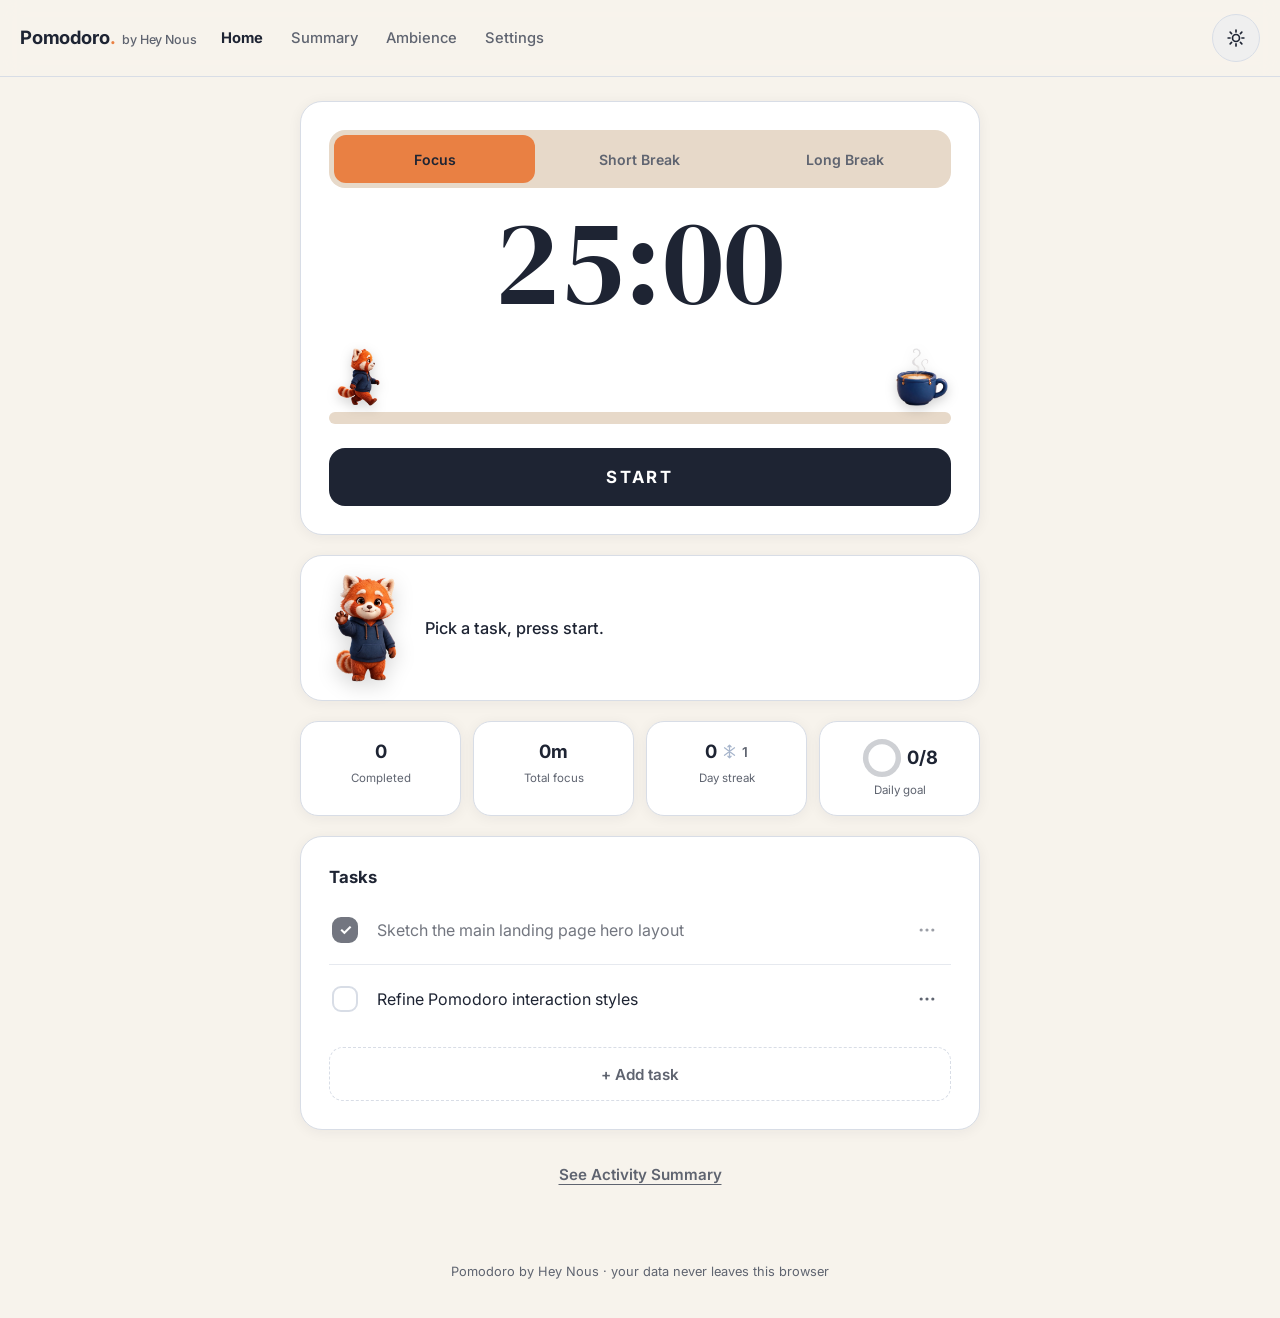
==== index.html @ 5dab203d "Tasks: estimate stepper + delete moved into ⋯ menu (titles no longer truncated)" ====
<!doctype html>
<html lang="en" data-theme="light">
  <head>
    <meta charset="UTF-8" />
    <meta name="viewport" content="width=device-width, initial-scale=1.0" />
    <meta name="robots" content="index, follow" />
    <link rel="canonical" href="https://pomo.nous.my.id/" />
    <meta
      name="description"
      content="Pomodoro by Hey Nous — a calm, browser-based focus timer with task tracking, break cycles, session stats, and generated ambient sound. No account, no tracking, works offline."
    />
    <title>Pomodoro by Hey Nous | focus timer</title>
    <meta property="og:title" content="Pomodoro by Hey Nous | focus timer" />
    <meta
      property="og:description"
      content="A calm, browser-based Pomodoro focus timer with tasks, session stats, and on-device ambient sound. No account or tracking required."
    />
    <meta property="og:url" content="https://pomo.nous.my.id/" />
    <meta property="og:type" content="website" />
    <meta property="og:site_name" content="Hey Nous Pomodoro" />
    <meta property="og:image" content="https://pomo.nous.my.id/assets/og-image.png" />
    <meta property="og:image:width" content="1200" />
    <meta property="og:image:height" content="630" />
    <meta name="twitter:card" content="summary_large_image" />
    <meta name="twitter:image" content="https://pomo.nous.my.id/assets/og-image.png" />
    <meta name="twitter:title" content="Pomodoro by Hey Nous | focus timer" />
    <meta
      name="twitter:description"
      content="A calm, browser-based Pomodoro focus timer with tasks, session stats, and on-device ambient sound. No account or tracking required."
    />
    <link rel="icon" type="image/svg+xml" href="assets/favicon.svg" />
    <link rel="apple-touch-icon" href="assets/favicon.svg" />
    <meta name="theme-color" content="#F7F3EC" media="(prefers-color-scheme: light)" />
    <meta name="theme-color" content="#0D1220" media="(prefers-color-scheme: dark)" />
    <link rel="manifest" href="manifest.json" />
    <link rel="preconnect" href="https://fonts.googleapis.com" />
    <link rel="preconnect" href="https://fonts.gstatic.com" crossorigin />
    <link
      href="https://fonts.googleapis.com/css2?family=DM+Serif+Display&family=Inter:wght@400;500;600;700&display=swap"
      rel="stylesheet"
    />
    <script type="application/ld+json">
    {
      "@context": "https://schema.org",
      "@type": "WebApplication",
      "name": "Pomodoro by Hey Nous",
      "url": "https://pomo.nous.my.id",
      "description": "Browser-based Pomodoro timer for focused work, study sessions, and task tracking with break cycles, session stats, and no account or tracking required.",
      "applicationCategory": "Productivity",
      "operatingSystem": "Web"
    }
    </script>
    <link rel="stylesheet" href="styles.css" />
  </head>
  <body>
    <header class="topbar">
      <div class="wordmark">Pomodoro<span class="dot">.</span><small>by Hey Nous</small></div>
      <nav class="topnav" id="topnav" aria-label="Primary">
        <button id="navHome" type="button">Home</button>
        <button id="navSummary" type="button">Summary</button>
        <button id="ambienceOpen" type="button" aria-haspopup="dialog">
          <span class="live-dot" aria-hidden="true"></span>Ambience
        </button>
        <button id="settingsOpen" type="button" aria-haspopup="dialog">Settings</button>
      </nav>
      <div class="top-actions">
        <button id="themeToggle" class="theme-icon" type="button" aria-label="Toggle dark mode">
          <svg class="icon-sun" viewBox="0 0 24 24" fill="none" stroke="currentColor" stroke-width="2" stroke-linecap="round" aria-hidden="true">
            <circle cx="12" cy="12" r="4.2" />
            <path d="M12 2.5v2.4M12 19.1v2.4M2.5 12h2.4M19.1 12h2.4M5 5l1.7 1.7M17.3 17.3L19 19M19 5l-1.7 1.7M6.7 17.3L5 19" />
          </svg>
          <svg class="icon-moon" viewBox="0 0 24 24" fill="none" stroke="currentColor" stroke-width="2" stroke-linecap="round" stroke-linejoin="round" aria-hidden="true">
            <path d="M20.5 14.5A8.5 8.5 0 0 1 9.5 3.5a8.5 8.5 0 1 0 11 11z" />
          </svg>
        </button>
        <button id="menuToggle" class="menu-btn" type="button" aria-label="Open menu" aria-expanded="false" aria-controls="topnav">
          <svg viewBox="0 0 24 24" fill="none" stroke="currentColor" stroke-width="2" stroke-linecap="round" aria-hidden="true">
            <path d="M4 7h16M4 12h16M4 17h16" />
          </svg>
        </button>
      </div>
    </header>

    <main class="app">
      <div id="timerView">
        <section class="card timer-card" aria-label="Pomodoro timer">
          <div class="seg" role="tablist" aria-label="Timer mode">
            <button class="tab" role="tab" type="button" data-mode="focus" aria-selected="true">Focus</button>
            <button class="tab" role="tab" type="button" data-mode="short" aria-selected="false">Short Break</button>
            <button class="tab" role="tab" type="button" data-mode="long" aria-selected="false">Long Break</button>
          </div>

          <div id="timerDisplay" class="timer" aria-live="polite">25:00</div>

          <div class="journey" aria-label="Timer progress">
            <div class="journey-top">
              <div id="journeyWalker" class="journey-badge walker state-walking" aria-hidden="true">
                <span class="walker-art"></span>
              </div>
              <div class="journey-badge goal" aria-hidden="true">
                <span class="goal-art state-coffeecup"></span>
              </div>
            </div>
            <div class="journey-track">
              <div id="journeyFill" class="journey-fill"></div>
            </div>
          </div>

          <button id="startStop" class="btn-primary" type="button">START</button>
        </section>

        <section class="companion" aria-label="Nous companion">
          <div id="companionArt" class="pose-frame state-cover" aria-hidden="true"></div>
          <p id="companionLine" class="companion-line" aria-live="polite">Pick a task, press start.</p>
        </section>

        <section class="stats" aria-label="Session stats">
          <div class="stat">
            <div class="v" id="completedCount">0</div>
            <div class="l">Completed</div>
          </div>
          <div class="stat">
            <div class="v" id="totalFocus">0m</div>
            <div class="l">Total focus</div>
          </div>
          <div class="stat">
            <div class="v">
              <span id="streakCount">0</span>
              <svg class="freeze" viewBox="0 0 24 24" fill="none" stroke="currentColor" stroke-width="2" stroke-linecap="round" aria-hidden="true">
                <path d="M12 2v20M4 6l16 12M20 6L4 18M12 2l-2.5 2.5M12 2l2.5 2.5M12 22l-2.5-2.5M12 22l2.5-2.5" />
              </svg>
              <span id="freezeCount" class="freeze-n">1</span>
            </div>
            <div class="l">Day streak</div>
          </div>
          <div class="stat">
            <div class="v">
              <svg class="ring" viewBox="0 0 44 44" aria-hidden="true">
                <circle cx="22" cy="22" r="18" class="ring-bg" />
                <circle id="goalRingFg" cx="22" cy="22" r="18" class="ring-fg" />
              </svg>
              <span id="goalText">0/8</span>
            </div>
            <div class="l">Daily goal</div>
          </div>
        </section>

        <section class="card" aria-labelledby="tasksTitle">
          <div class="tasks-head">
            <h2 id="tasksTitle">Tasks</h2>
          </div>
          <ul id="taskList" class="task-list"></ul>
          <button id="addTask" class="add-task" type="button">+ Add task</button>
        </section>

        <div class="task-menu" id="taskMenu" hidden role="menu" aria-label="Task options">
          <div class="task-menu-row">
            <span class="task-menu-label">Estimate</span>
            <div class="est">
              <button type="button" id="menuEstMinus" aria-label="Decrease estimate">&#8722;</button>
              <span class="est-n" id="menuEstN">1&#215;</span>
              <button type="button" id="menuEstPlus" aria-label="Increase estimate">+</button>
            </div>
          </div>
          <button type="button" id="menuDelete" class="task-menu-del">Delete task</button>
        </div>

        <button id="openActivitySummary" class="btn-subtle" type="button">See Activity Summary</button>
      </div>

      <section id="activitySummary" class="summary-view" aria-labelledby="activityTitle" hidden>
        <button id="backToTimer" class="back-btn" type="button" aria-label="Back to timer">&#8592;</button>
        <header class="summary-header">
          <h2 id="activityTitle">Activity Summary</h2>
          <button id="summaryReset" class="btn-ghost" type="button">Reset</button>
        </header>

        <div class="metrics">
          <article class="card metric">
            <div class="v" id="summaryHours">--</div>
            <div class="l">Hours Focused</div>
          </article>
          <article class="card metric">
            <div class="v" id="summaryDays">--</div>
            <div class="l">Days Accessed</div>
          </article>
          <article class="card metric">
            <div class="v" id="summaryStreak">0</div>
            <div class="l">Day Streak</div>
          </article>
        </div>

        <section class="card" aria-labelledby="focusHoursTitle">
          <div class="chart-head">
            <h3 id="focusHoursTitle">Focus Hours</h3>
            <div class="seg seg-sm" role="tablist" aria-label="Activity range">
              <button class="range-tab" type="button" data-range="week" aria-selected="true">Week</button>
              <button class="range-tab" type="button" data-range="month" aria-selected="false">Month</button>
              <button class="range-tab" type="button" data-range="year" aria-selected="false">Year</button>
            </div>
          </div>
          <div class="chart-nav">
            <button id="summaryPrev" class="chev" type="button" aria-label="Previous period">&#8249;</button>
            <span id="summaryPeriod" class="period">This Week</span>
            <button id="summaryNext" class="chev" type="button" aria-label="Next period">&#8250;</button>
          </div>
          <div id="summaryBars" class="bars" aria-label="Focus hours chart"></div>
          <p class="footnote">* Local activity saved in this browser.</p>
        </section>
      </section>
    </main>

    <footer class="footer">Pomodoro by Hey Nous &middot; your data never leaves this browser</footer>

    <div id="summaryConfirmOverlay" class="overlay" hidden>
      <section class="dialog" role="dialog" aria-modal="true" aria-labelledby="summaryConfirmTitle">
        <h3 id="summaryConfirmTitle">Reset activity summary?</h3>
        <p>This will clear the saved focus history and counters.</p>
        <div class="dialog-actions">
          <button id="summaryConfirmCancel" class="btn-ghost" type="button">Cancel</button>
          <button id="summaryConfirmOk" class="btn-primary btn-danger" type="button">Reset</button>
        </div>
      </section>
    </div>

    <div id="ambienceOverlay" class="overlay" hidden>
      <section class="dialog" role="dialog" aria-modal="true" aria-labelledby="ambienceTitle">
        <h3 id="ambienceTitle">Background ambience</h3>
        <p class="dialog-note">Generated on-device &middot; works offline</p>
        <div class="amb-options" role="group" aria-label="Ambience sound">
          <button class="amb-btn" type="button" data-sound="off">Off</button>
          <button class="amb-btn" type="button" data-sound="rain">Rain</button>
          <button class="amb-btn" type="button" data-sound="white">White noise</button>
          <button class="amb-btn" type="button" data-sound="brown">Brown noise</button>
        </div>
        <label class="setting-row">
          <span>Volume</span>
          <span class="inline-input">
            <input id="panelAmbienceVolume" type="range" min="0" max="100" step="1" />
            <output id="panelAmbienceVolumeValue">50</output>
          </span>
        </label>
        <div class="dialog-actions">
          <button id="ambienceClose" class="btn-primary" type="button">Done</button>
        </div>
      </section>
    </div>

    <div id="settingsOverlay" class="overlay" hidden>
      <section class="dialog dialog-wide" role="dialog" aria-modal="true" aria-labelledby="settingsTitle">
        <header class="dialog-head">
          <h2 id="settingsTitle">Settings</h2>
          <button id="settingsClose" class="icon-btn" type="button" aria-label="Close settings">&times;</button>
        </header>
        <form id="settingsForm">
          <section class="settings-section" aria-label="Timer settings">
            <h3>Timer</h3>
            <div class="minutes-grid">
              <label>
                <span>Focus (min)</span>
                <input id="settingFocusMinutes" type="number" min="1" max="180" step="1" />
              </label>
              <label>
                <span>Short break (min)</span>
                <input id="settingShortMinutes" type="number" min="1" max="60" step="1" />
              </label>
              <label>
                <span>Long break (min)</span>
                <input id="settingLongMinutes" type="number" min="1" max="90" step="1" />
              </label>
            </div>
            <label class="setting-row">
              <span>Auto-start breaks</span>
              <input id="settingAutoStartBreaks" class="switch" type="checkbox" />
            </label>
            <label class="setting-row">
              <span>Auto-start pomodoros</span>
              <input id="settingAutoStartPomodoros" class="switch" type="checkbox" />
            </label>
            <label class="setting-row">
              <span>Long break every</span>
              <span class="inline-input">
                <input id="settingLongBreakInterval" class="compact-input" type="number" min="2" max="12" step="1" />
                sessions
              </span>
            </label>
            <label class="setting-row">
              <span>Daily goal</span>
              <span class="inline-input">
                <input id="settingDailyGoal" class="compact-input" type="number" min="1" max="20" step="1" />
                sessions
              </span>
            </label>
          </section>

          <section class="settings-section" aria-label="Task settings">
            <h3>Tasks</h3>
            <label class="setting-row">
              <span>Auto-check first task on focus complete</span>
              <input id="settingAutoCheckTasks" class="switch" type="checkbox" />
            </label>
            <label class="setting-row">
              <span>Move checked tasks to bottom</span>
              <input id="settingCheckToBottom" class="switch" type="checkbox" />
            </label>
          </section>

          <section class="settings-section" aria-label="Sound settings">
            <h3>Sound</h3>
            <label class="setting-row">
              <span>Alarm sound</span>
              <span class="sound-picker">
                <select id="settingAlarmSound"></select>
                <button id="testAlarmSound" class="btn-ghost" type="button">Test</button>
              </span>
            </label>
            <label class="setting-row">
              <span>Alarm volume</span>
              <span class="inline-input">
                <input id="settingAlarmVolume" type="range" min="0" max="100" step="1" />
                <output id="alarmVolumeValue">50</output>
              </span>
            </label>
            <label class="setting-row">
              <span>Ambience</span>
              <select id="settingAmbienceSound">
                <option value="off">Off</option>
                <option value="rain">Rain</option>
                <option value="white">White noise</option>
                <option value="brown">Brown noise</option>
              </select>
            </label>
            <label class="setting-row">
              <span>Ambience volume</span>
              <span class="inline-input">
                <input id="settingAmbienceVolume" type="range" min="0" max="100" step="1" />
                <output id="ambienceVolumeValue">50</output>
              </span>
            </label>
            <p class="dialog-note">Ambience is generated on-device and works offline.</p>
          </section>

          <section class="settings-section" aria-label="Appearance settings">
            <h3>Appearance</h3>
            <div class="setting-row">
              <span>Theme</span>
              <div class="seg seg-sm theme-seg" role="group" aria-label="Theme">
                <button type="button" data-theme-val="light">Light</button>
                <button type="button" data-theme-val="dark">Dark</button>
              </div>
            </div>
            <p class="dialog-note">Follows your system on first visit.</p>
            <label class="setting-row">
              <span>Hour format</span>
              <select id="settingHourFormat">
                <option value="24">24-hour</option>
                <option value="12">12-hour</option>
              </select>
            </label>
            <p class="dialog-note">Tip: press <kbd>Space</kbd> to start or stop the timer.</p>
          </section>

          <section class="settings-section" aria-label="About">
            <h3>About</h3>
            <p>
              Pomodoro by Hey Nous is a focus timer that lives entirely in your browser &mdash;
              no account, no tracking, and your data never leaves this device.
            </p>
            <p class="about-links">
              Related: <a href="https://tool.nous.my.id" target="_blank" rel="noopener">developer tools</a>
              &middot; <a href="https://draw.nous.my.id" target="_blank" rel="noopener">whiteboard</a>
              &middot; <a href="https://nous.my.id" target="_blank" rel="noopener">Hey Nous</a>
            </p>
          </section>
        </form>
      </section>
    </div>

    <script src="app.js"></script>
  </body>
</html>
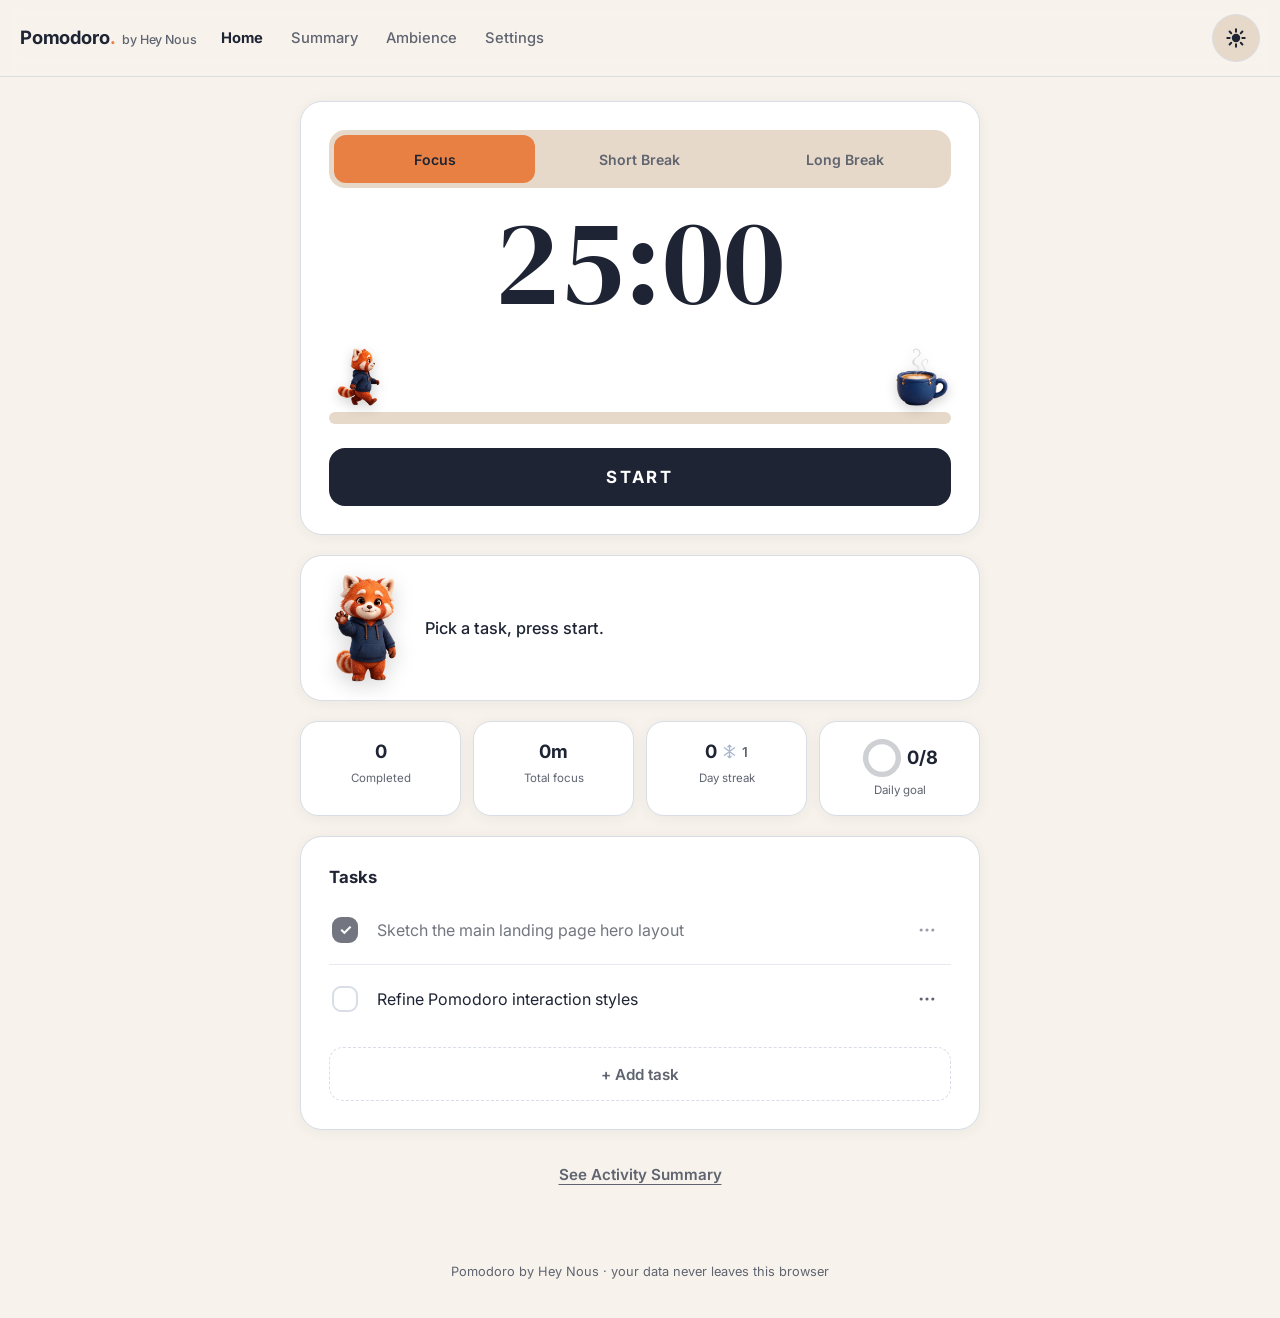
==== commit 470011b9: "Theme toggle: solid chip bg + filled sun/moon icons (fix blank look)" ====
--- a/index.html
+++ b/index.html
@@ -65,12 +65,12 @@
       </nav>
       <div class="top-actions">
         <button id="themeToggle" class="theme-icon" type="button" aria-label="Toggle dark mode">
-          <svg class="icon-sun" viewBox="0 0 24 24" fill="none" stroke="currentColor" stroke-width="2" stroke-linecap="round" aria-hidden="true">
-            <circle cx="12" cy="12" r="4.2" />
-            <path d="M12 2.5v2.4M12 19.1v2.4M2.5 12h2.4M19.1 12h2.4M5 5l1.7 1.7M17.3 17.3L19 19M19 5l-1.7 1.7M6.7 17.3L5 19" />
+          <svg class="icon-sun" viewBox="0 0 24 24" fill="none" stroke="currentColor" stroke-width="2.2" stroke-linecap="round" aria-hidden="true">
+            <circle cx="12" cy="12" r="4.6" fill="currentColor" stroke="none" />
+            <path d="M12 2.5v2.6M12 18.9v2.6M2.5 12h2.6M18.9 12h2.6M5 5l1.8 1.8M17.2 17.2L19 19M19 5l-1.8 1.8M6.8 17.2L5 19" />
           </svg>
-          <svg class="icon-moon" viewBox="0 0 24 24" fill="none" stroke="currentColor" stroke-width="2" stroke-linecap="round" stroke-linejoin="round" aria-hidden="true">
-            <path d="M20.5 14.5A8.5 8.5 0 0 1 9.5 3.5a8.5 8.5 0 1 0 11 11z" />
+          <svg class="icon-moon" viewBox="0 0 24 24" fill="currentColor" stroke="none" aria-hidden="true">
+            <path d="M21 12.79A9 9 0 1 1 11.21 3a7 7 0 0 0 9.79 9.79z" />
           </svg>
         </button>
         <button id="menuToggle" class="menu-btn" type="button" aria-label="Open menu" aria-expanded="false" aria-controls="topnav">
--- a/styles.css
+++ b/styles.css
@@ -147,20 +147,26 @@
 }
 
 .theme-icon {
-  width: 48px !important;
+  width: 48px;
   height: 48px;
-  padding: 0 !important;
+  padding: 0;
   display: inline-flex;
   align-items: center;
   justify-content: center;
-  border: 1px solid var(--border) !important;
-  border-radius: 50% !important;
-  color: var(--ink) !important;
+  background: var(--chip);
+  border: 1px solid var(--border);
+  border-radius: 50%;
+  color: var(--ink);
+  cursor: pointer;
+}
+
+.theme-icon:hover {
+  border-color: var(--text2);
 }
 
 .theme-icon svg {
-  width: 20px;
-  height: 20px;
+  width: 22px;
+  height: 22px;
 }
 
 html[data-theme="dark"] .icon-sun {
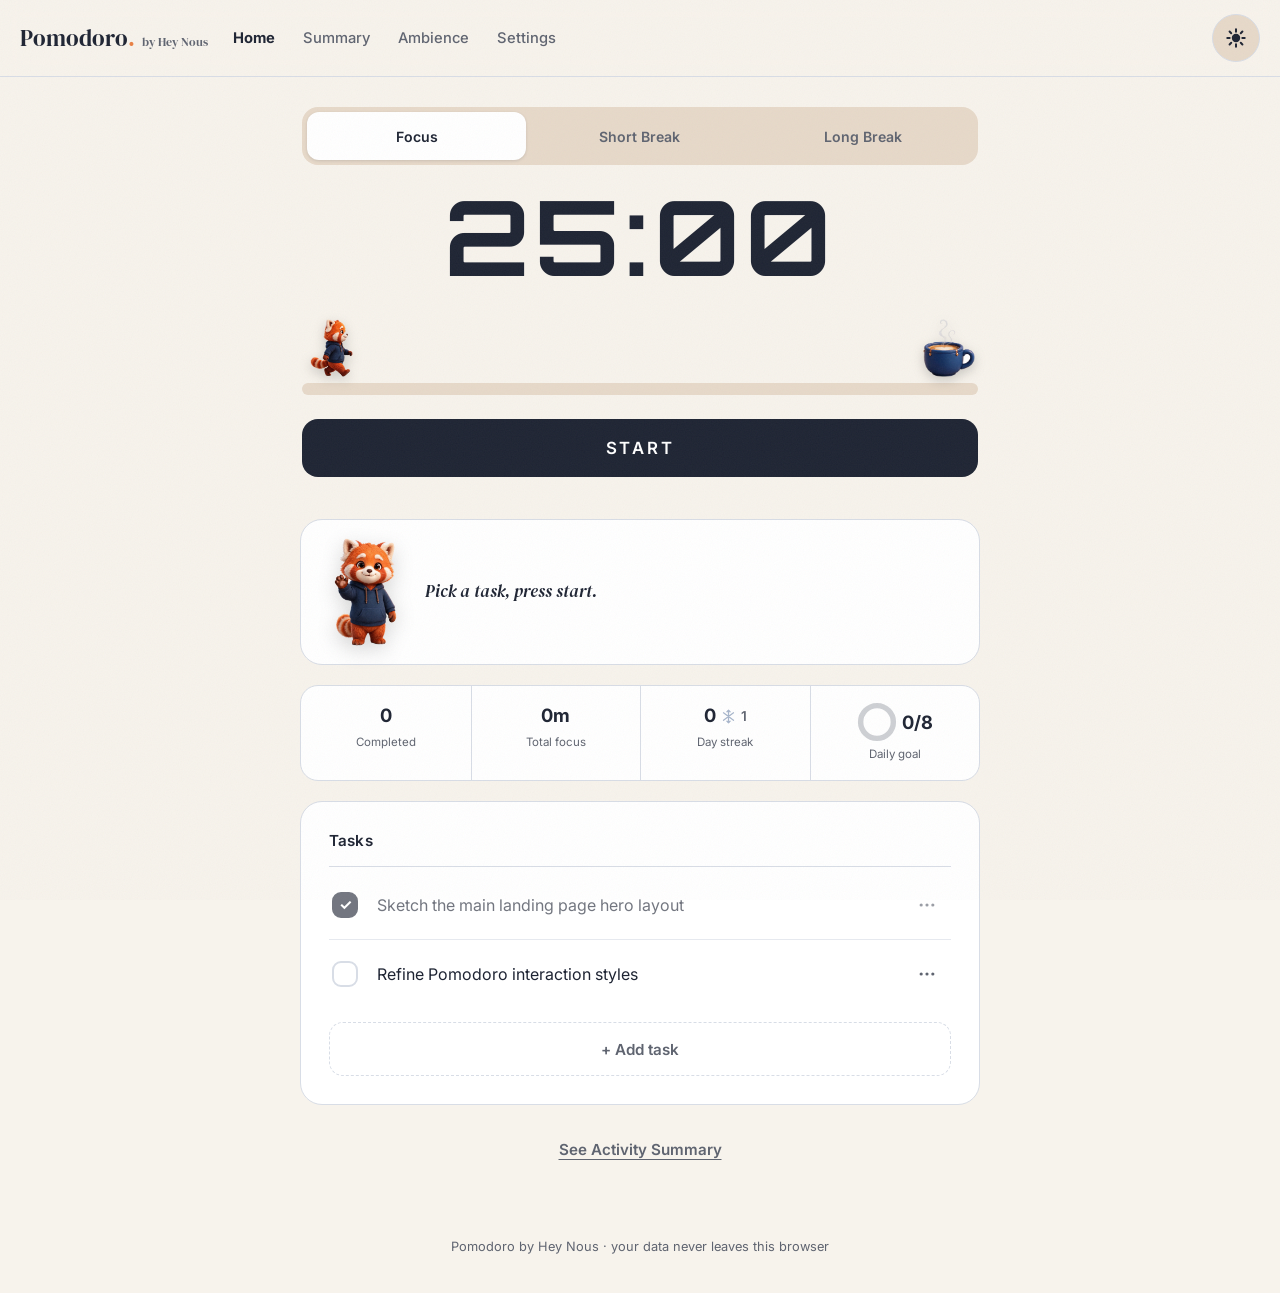
==== commit 38c982f6: "Timer digits: Inter -> Orbitron 700 (digital instrument face)" ====
--- a/index.html
+++ b/index.html
@@ -36,7 +36,7 @@
     <link rel="preconnect" href="https://fonts.googleapis.com" />
     <link rel="preconnect" href="https://fonts.gstatic.com" crossorigin />
     <link
-      href="https://fonts.googleapis.com/css2?family=DM+Serif+Display&family=Inter:wght@400;500;600;700&display=swap"
+      href="https://fonts.googleapis.com/css2?family=DM+Serif+Display&family=Inter:wght@400;500;600;700&family=Orbitron:wght@600;700;800&display=swap"
       rel="stylesheet"
     />
     <script type="application/ld+json">
--- a/styles.css
+++ b/styles.css
@@ -275,12 +275,13 @@
 
 /* ---------- timer ---------- */
 .timer {
-  font-family: "DM Serif Display", Georgia, serif;
-  font-size: clamp(4.5rem, 20vw, 7.5rem);
-  line-height: 1;
+  font-family: "Orbitron", "Inter", system-ui, sans-serif;
+  font-weight: 700;
+  font-size: clamp(4rem, 18vw, 6.5rem);
+  line-height: 1.1;
   text-align: center;
   margin: 14px 0 26px;
-  letter-spacing: 0.01em;
+  letter-spacing: 0.04em;
   font-variant-numeric: tabular-nums;
 }
 
@@ -1375,3 +1376,135 @@
 .state-coffeecup {
   --nous-image: url("[data-uri]");
 }
+
+/* ============ taste pass: human-editorial finish (2026-10-23) ============
+   Goal: lose the generic "AI slop" look — sterile flatness, all-sans
+   headings, card-everything. Locked color tokens untouched. */
+
+/* 1. Paper grain over everything: kills the sterile digital flatness,
+   like ink on paper. 5% is felt, not seen. */
+body::after {
+  content: "";
+  position: fixed;
+  inset: 0;
+  z-index: 2000;
+  pointer-events: none;
+  opacity: 0.05;
+  background-image: url("data:image/svg+xml,%3Csvg xmlns='http://www.w3.org/2000/svg' width='180' height='180'%3E%3Cfilter id='n'%3E%3CfeTurbulence type='fractalNoise' baseFrequency='0.85' numOctaves='2' stitchTiles='stitch'/%3E%3C/filter%3E%3Crect width='180' height='180' filter='url(%23n)'/%3E%3C/svg%3E");
+}
+
+/* 2. Serif wordmark: editorial voice instead of generic bold sans. */
+.wordmark {
+  font-family: "DM Serif Display", Georgia, serif;
+  font-weight: 400;
+  font-size: 1.42rem;
+  letter-spacing: 0;
+}
+
+/* 3. Eyebrow section labels: small caps + letterspacing + hairline rule,
+   the way a human editor labels sections — not plain bold headings. */
+.card h2 {
+  font-size: 0.72rem;
+  font-weight: 700;
+  text-transform: uppercase;
+  letter-spacing: 0.18em;
+  color: var(--text2);
+}
+
+.tasks-head {
+  border-bottom: 1px solid var(--border);
+  padding-bottom: 14px;
+  margin-bottom: 4px;
+}
+
+/* 4. Timer sits on the paper, not in a card: confident, uncluttered hero. */
+.timer-card {
+  background: transparent;
+  border: 0;
+  box-shadow: none;
+  padding: 6px 2px 22px;
+}
+
+/* 5. Serif numerals for stats: tabular editorial figures, not dashboard sans. */
+.stat .v,
+.metric .v {
+  font-family: "DM Serif Display", Georgia, serif;
+}
+
+/* 6. Companion speaks in italic serif: a voice, not a UI string. */
+.companion-line {
+  font-family: "DM Serif Display", Georgia, serif;
+  font-style: italic;
+  font-size: 1.04rem;
+}
+
+/* 7. Tiny craft detail: accent-colored text selection. */
+::selection {
+  background: var(--accent);
+  color: var(--on-accent);
+}
+
+/* ============ taste-skill v2 applied (2026-10-23) ============
+   Source: github.com/Leonxlnx/taste-skill — app-screens run.
+   Adapted: this is a timer app, so the big serif timer stays (the screen's
+   one question, answered by its biggest block). Locked tokens untouched. */
+
+/* A. Colour on data, not chrome: the mode switcher goes neutral, the
+   orange stays on what it measures (journey progress, goal ring). */
+.seg button[aria-selected="true"] {
+  background: var(--surface);
+  color: var(--ink);
+  box-shadow: 0 1px 3px rgba(30, 36, 51, 0.14);
+}
+
+/* B. Flat surfaces: 1px borders separate, shadows only on what floats
+   (dialog, popover, menus keep theirs). A border or a shadow, never both. */
+.card,
+.companion {
+  box-shadow: none;
+}
+
+/* C. Sentence-case section labels (at most one tracked-uppercase label per
+   screen): quiet 600-weight labels, hairline rule kept under Tasks. */
+.card h2 {
+  font-size: 0.95rem;
+  font-weight: 600;
+  text-transform: none;
+  letter-spacing: 0.01em;
+  color: var(--ink);
+}
+
+/* D. Serif discipline — one face, distinct jobs: wordmark (product face),
+   timer (the figure), companion line (the greeting). Stats go back to the
+   text face: data reads as type, not decoration. */
+.stat .v,
+.metric .v {
+  font-family: "Inter", system-ui, -apple-system, "Segoe UI", sans-serif;
+  font-weight: 700;
+}
+
+/* E. Group, don't box: the four stats become one divided strip. */
+.stats {
+  gap: 0;
+  background: var(--surface);
+  border: 1px solid var(--border);
+  border-radius: 18px;
+  overflow: hidden;
+}
+
+.stat {
+  background: none;
+  border: 0;
+  border-radius: 0;
+  box-shadow: none;
+  padding: 16px 6px;
+}
+
+.stat + .stat {
+  border-left: 1px solid var(--border);
+}
+
+/* F. 700 does one job (key figures); the primary action steps to 600. */
+.btn-primary {
+  font-weight: 600;
+}
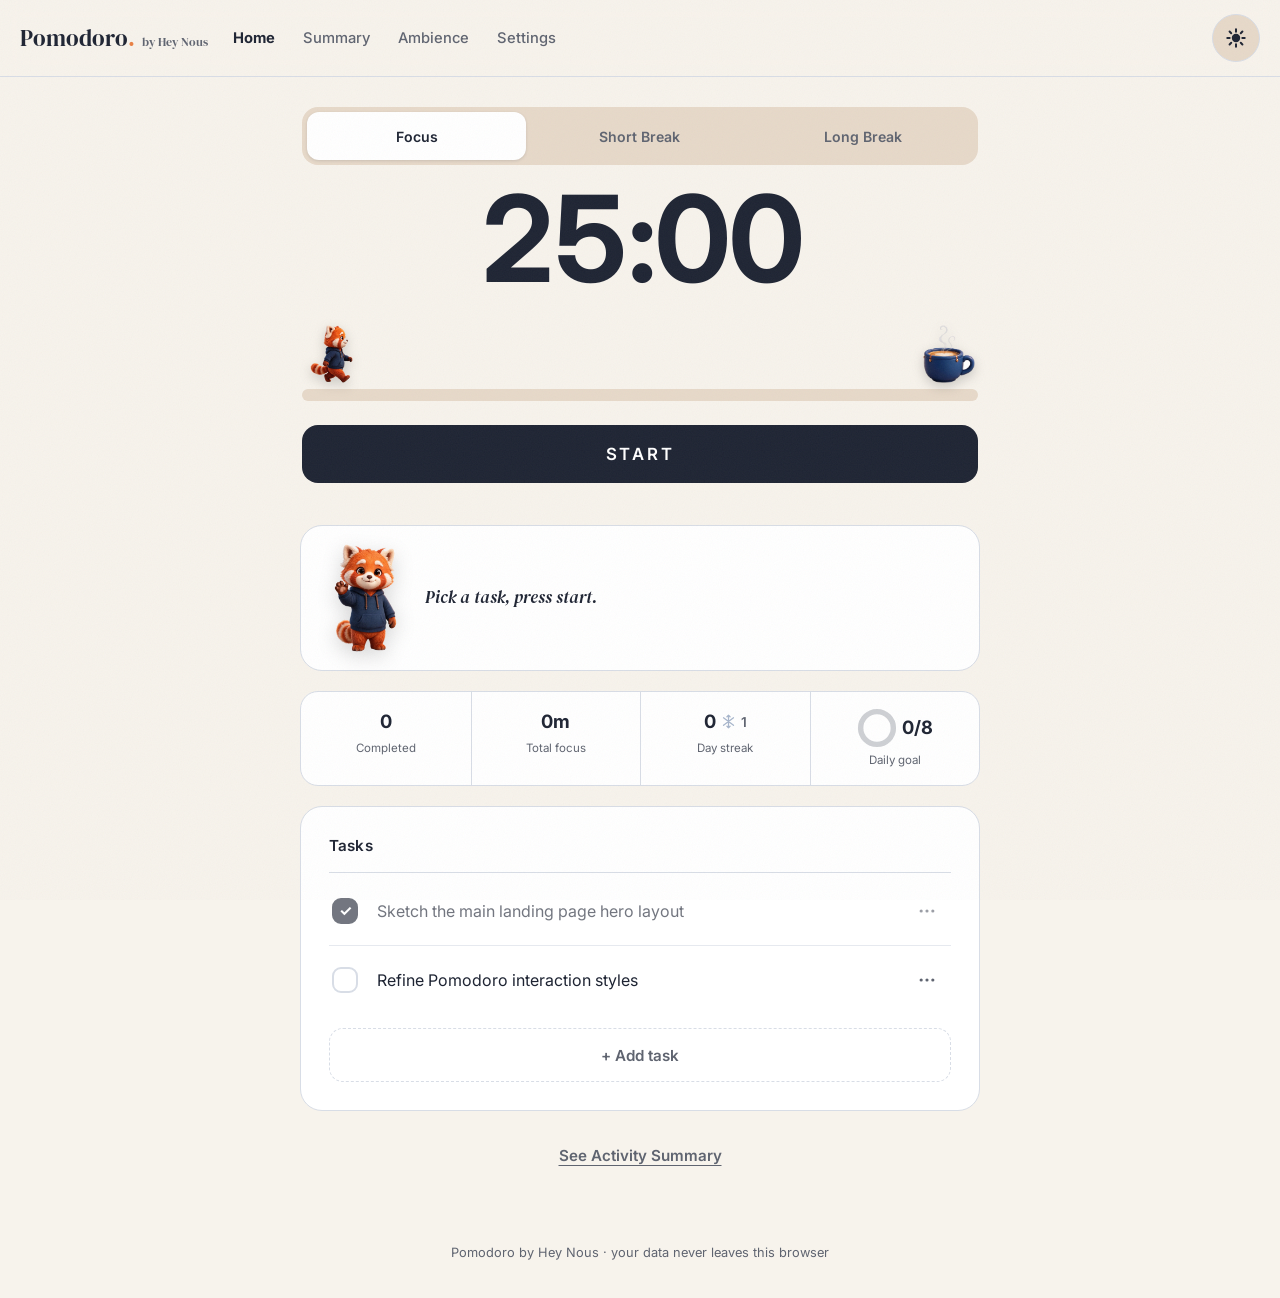
==== commit 1af03047: "Revert timer digits: Orbitron -> Inter 700 (Aryo's call)" ====
--- a/index.html
+++ b/index.html
@@ -36,7 +36,7 @@
     <link rel="preconnect" href="https://fonts.googleapis.com" />
     <link rel="preconnect" href="https://fonts.gstatic.com" crossorigin />
     <link
-      href="https://fonts.googleapis.com/css2?family=DM+Serif+Display&family=Inter:wght@400;500;600;700&family=Orbitron:wght@600;700;800&display=swap"
+      href="https://fonts.googleapis.com/css2?family=DM+Serif+Display&family=Inter:wght@400;500;600;700&display=swap"
       rel="stylesheet"
     />
     <script type="application/ld+json">
--- a/styles.css
+++ b/styles.css
@@ -275,13 +275,13 @@
 
 /* ---------- timer ---------- */
 .timer {
-  font-family: "Orbitron", "Inter", system-ui, sans-serif;
+  font-family: "Inter", system-ui, -apple-system, "Segoe UI", sans-serif;
   font-weight: 700;
-  font-size: clamp(4rem, 18vw, 6.5rem);
-  line-height: 1.1;
+  font-size: clamp(4.5rem, 20vw, 7.5rem);
+  line-height: 1;
   text-align: center;
   margin: 14px 0 26px;
-  letter-spacing: 0.04em;
+  letter-spacing: -0.03em;
   font-variant-numeric: tabular-nums;
 }
 
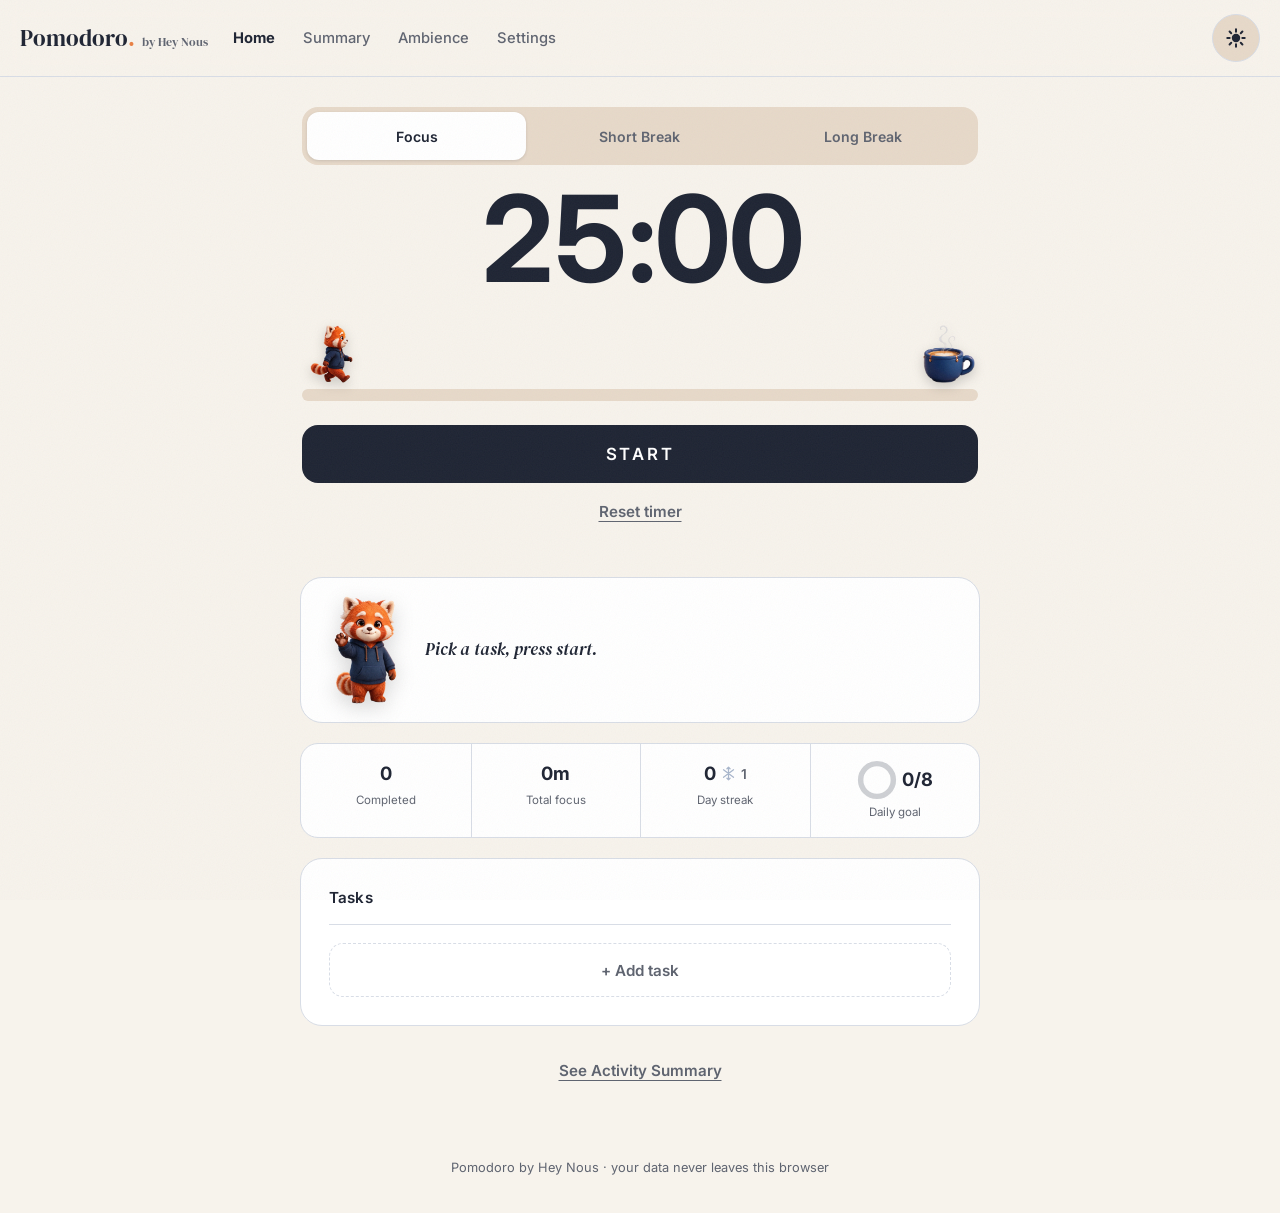
==== commit 3da84d77: "Quick wins: est badge, checkToBottom fix, clean first-run, Reset button, complete banner, freeze exp" ====
--- a/index.html
+++ b/index.html
@@ -90,6 +90,8 @@
             <button class="tab" role="tab" type="button" data-mode="long" aria-selected="false">Long Break</button>
           </div>
 
+          <p id="completeBanner" class="complete-banner" role="status" hidden></p>
+
           <div id="timerDisplay" class="timer" aria-live="polite">25:00</div>
 
           <div class="journey" aria-label="Timer progress">
@@ -107,6 +109,7 @@
           </div>
 
           <button id="startStop" class="btn-primary" type="button">START</button>
+          <button id="resetTimer" class="btn-subtle" type="button">Reset timer</button>
         </section>
 
         <section class="companion" aria-label="Nous companion">
@@ -126,10 +129,10 @@
           <div class="stat">
             <div class="v">
               <span id="streakCount">0</span>
-              <svg class="freeze" viewBox="0 0 24 24" fill="none" stroke="currentColor" stroke-width="2" stroke-linecap="round" aria-hidden="true">
+              <svg class="freeze" viewBox="0 0 24 24" fill="none" stroke="currentColor" stroke-width="2" stroke-linecap="round" aria-hidden="true" title="Streak freezes left: one per week, bridges a missed day">
                 <path d="M12 2v20M4 6l16 12M20 6L4 18M12 2l-2.5 2.5M12 2l2.5 2.5M12 22l-2.5-2.5M12 22l2.5-2.5" />
               </svg>
-              <span id="freezeCount" class="freeze-n">1</span>
+              <span id="freezeCount" class="freeze-n" title="Streak freezes left: one per week, bridges a missed day">1</span>
             </div>
             <div class="l">Day streak</div>
           </div>
@@ -178,7 +181,7 @@
         <div class="metrics">
           <article class="card metric">
             <div class="v" id="summaryHours">--</div>
-            <div class="l">Hours Focused</div>
+            <div class="l">Total focus</div>
           </article>
           <article class="card metric">
             <div class="v" id="summaryDays">--</div>
@@ -365,6 +368,7 @@
             <p>
               Pomodoro by Hey Nous is a focus timer that lives entirely in your browser &mdash;
               no account, no tracking, and your data never leaves this device.
+              Your streak is protected by one freeze per week, which bridges a single missed day.
             </p>
             <p class="about-links">
               Related: <a href="https://tool.nous.my.id" target="_blank" rel="noopener">developer tools</a>
--- a/styles.css
+++ b/styles.css
@@ -1508,3 +1508,31 @@
 .btn-primary {
   font-weight: 600;
 }
+
+/* ============ quick wins (post-review fixes, 2026-10-24) ============ */
+
+/* Estimate badge on task rows: visible without opening the menu. */
+.task-est {
+  flex: 0 0 auto;
+  font-size: 0.78rem;
+  font-weight: 600;
+  color: var(--text2);
+  background: var(--chip);
+  border-radius: 999px;
+  padding: 2px 8px;
+  font-variant-numeric: tabular-nums;
+}
+
+/* Focus-complete banner: a visible moment, not just a sound. */
+.complete-banner {
+  margin: 0 0 10px;
+  padding: 11px 14px;
+  text-align: center;
+  font-weight: 600;
+  font-size: 0.95rem;
+  color: var(--ink);
+  background: var(--chip);
+  border: 1px solid var(--border);
+  border-left: 4px solid var(--accent);
+  border-radius: 12px;
+}
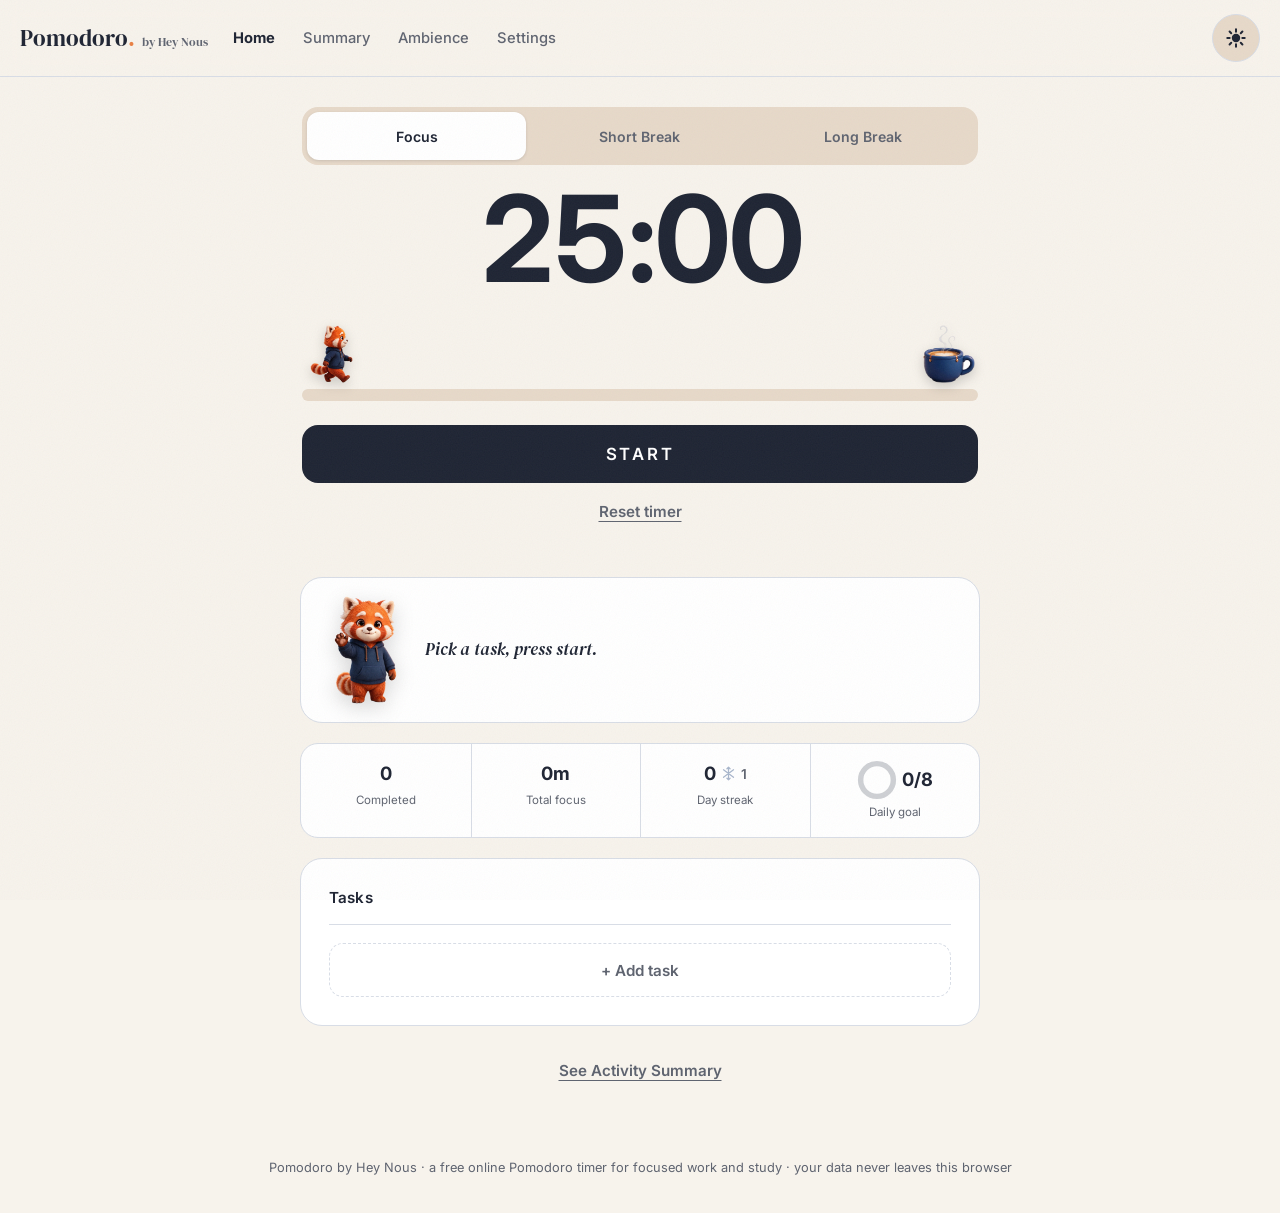
==== commit 58092d19: "SEO: keyword-first title, tighter description, h1, WebApplication JSON-LD, sitemap lastmod, richer f" ====
--- a/index.html
+++ b/index.html
@@ -7,27 +7,41 @@
     <link rel="canonical" href="https://pomo.nous.my.id/" />
     <meta
       name="description"
-      content="Pomodoro by Hey Nous — a calm, browser-based focus timer with task tracking, break cycles, session stats, and generated ambient sound. No account, no tracking, works offline."
+      content="Free online Pomodoro timer by Hey Nous: focus sessions, short and long breaks, tasks, stats, and ambient sound. No account, no tracking, works offline."
     />
-    <title>Pomodoro by Hey Nous | focus timer</title>
-    <meta property="og:title" content="Pomodoro by Hey Nous | focus timer" />
+    <title>Free Online Pomodoro Timer | Pomodoro by Hey Nous</title>
+    <meta property="og:title" content="Free Online Pomodoro Timer | Pomodoro by Hey Nous" />
     <meta
       property="og:description"
-      content="A calm, browser-based Pomodoro focus timer with tasks, session stats, and on-device ambient sound. No account or tracking required."
+      content="Free online Pomodoro timer: focus sessions, breaks, tasks, stats, and ambient sound. No account or tracking required."
     />
     <meta property="og:url" content="https://pomo.nous.my.id/" />
     <meta property="og:type" content="website" />
     <meta property="og:site_name" content="Hey Nous Pomodoro" />
     <meta property="og:image" content="https://pomo.nous.my.id/assets/og-image.png" />
+    <meta property="og:image:alt" content="Pomodoro by Hey Nous — a minimal focus timer" />
     <meta property="og:image:width" content="1200" />
     <meta property="og:image:height" content="630" />
     <meta name="twitter:card" content="summary_large_image" />
     <meta name="twitter:image" content="https://pomo.nous.my.id/assets/og-image.png" />
-    <meta name="twitter:title" content="Pomodoro by Hey Nous | focus timer" />
+    <meta name="twitter:title" content="Free Online Pomodoro Timer | Pomodoro by Hey Nous" />
     <meta
       name="twitter:description"
-      content="A calm, browser-based Pomodoro focus timer with tasks, session stats, and on-device ambient sound. No account or tracking required."
+      content="Free online Pomodoro timer: focus sessions, breaks, tasks, stats, and ambient sound. No account or tracking required."
     />
+    <script type="application/ld+json">
+      {
+        "@context": "https://schema.org",
+        "@type": "WebApplication",
+        "name": "Pomodoro by Hey Nous",
+        "url": "https://pomo.nous.my.id/",
+        "applicationCategory": "Productivity",
+        "operatingSystem": "Web browser",
+        "description": "Free online Pomodoro timer: focus sessions, short and long breaks, tasks, stats, and ambient sound. No account, no tracking, works offline.",
+        "author": { "@type": "Organization", "name": "Hey Nous", "url": "https://nous.my.id/" },
+        "offers": { "@type": "Offer", "price": "0", "priceCurrency": "USD" }
+      }
+    </script>
     <link rel="icon" type="image/svg+xml" href="assets/favicon.svg" />
     <link rel="apple-touch-icon" href="assets/favicon.svg" />
     <meta name="theme-color" content="#F7F3EC" media="(prefers-color-scheme: light)" />
@@ -82,6 +96,7 @@
     </header>
 
     <main class="app">
+      <h1 class="visually-hidden">Free Online Pomodoro Timer</h1>
       <div id="timerView">
         <section class="card timer-card" aria-label="Pomodoro timer">
           <div class="seg" role="tablist" aria-label="Timer mode">
@@ -213,7 +228,7 @@
       </section>
     </main>
 
-    <footer class="footer">Pomodoro by Hey Nous &middot; your data never leaves this browser</footer>
+    <footer class="footer">Pomodoro by Hey Nous &middot; a free online Pomodoro timer for focused work and study &middot; your data never leaves this browser</footer>
 
     <div id="summaryConfirmOverlay" class="overlay" hidden>
       <section class="dialog" role="dialog" aria-modal="true" aria-labelledby="summaryConfirmTitle">
--- a/styles.css
+++ b/styles.css
@@ -1536,3 +1536,16 @@
   border-left: 4px solid var(--accent);
   border-radius: 12px;
 }
+
+/* Visually hidden but available to search engines and screen readers. */
+.visually-hidden {
+  position: absolute;
+  width: 1px;
+  height: 1px;
+  padding: 0;
+  margin: -1px;
+  overflow: hidden;
+  clip: rect(0, 0, 0, 0);
+  white-space: nowrap;
+  border: 0;
+}
